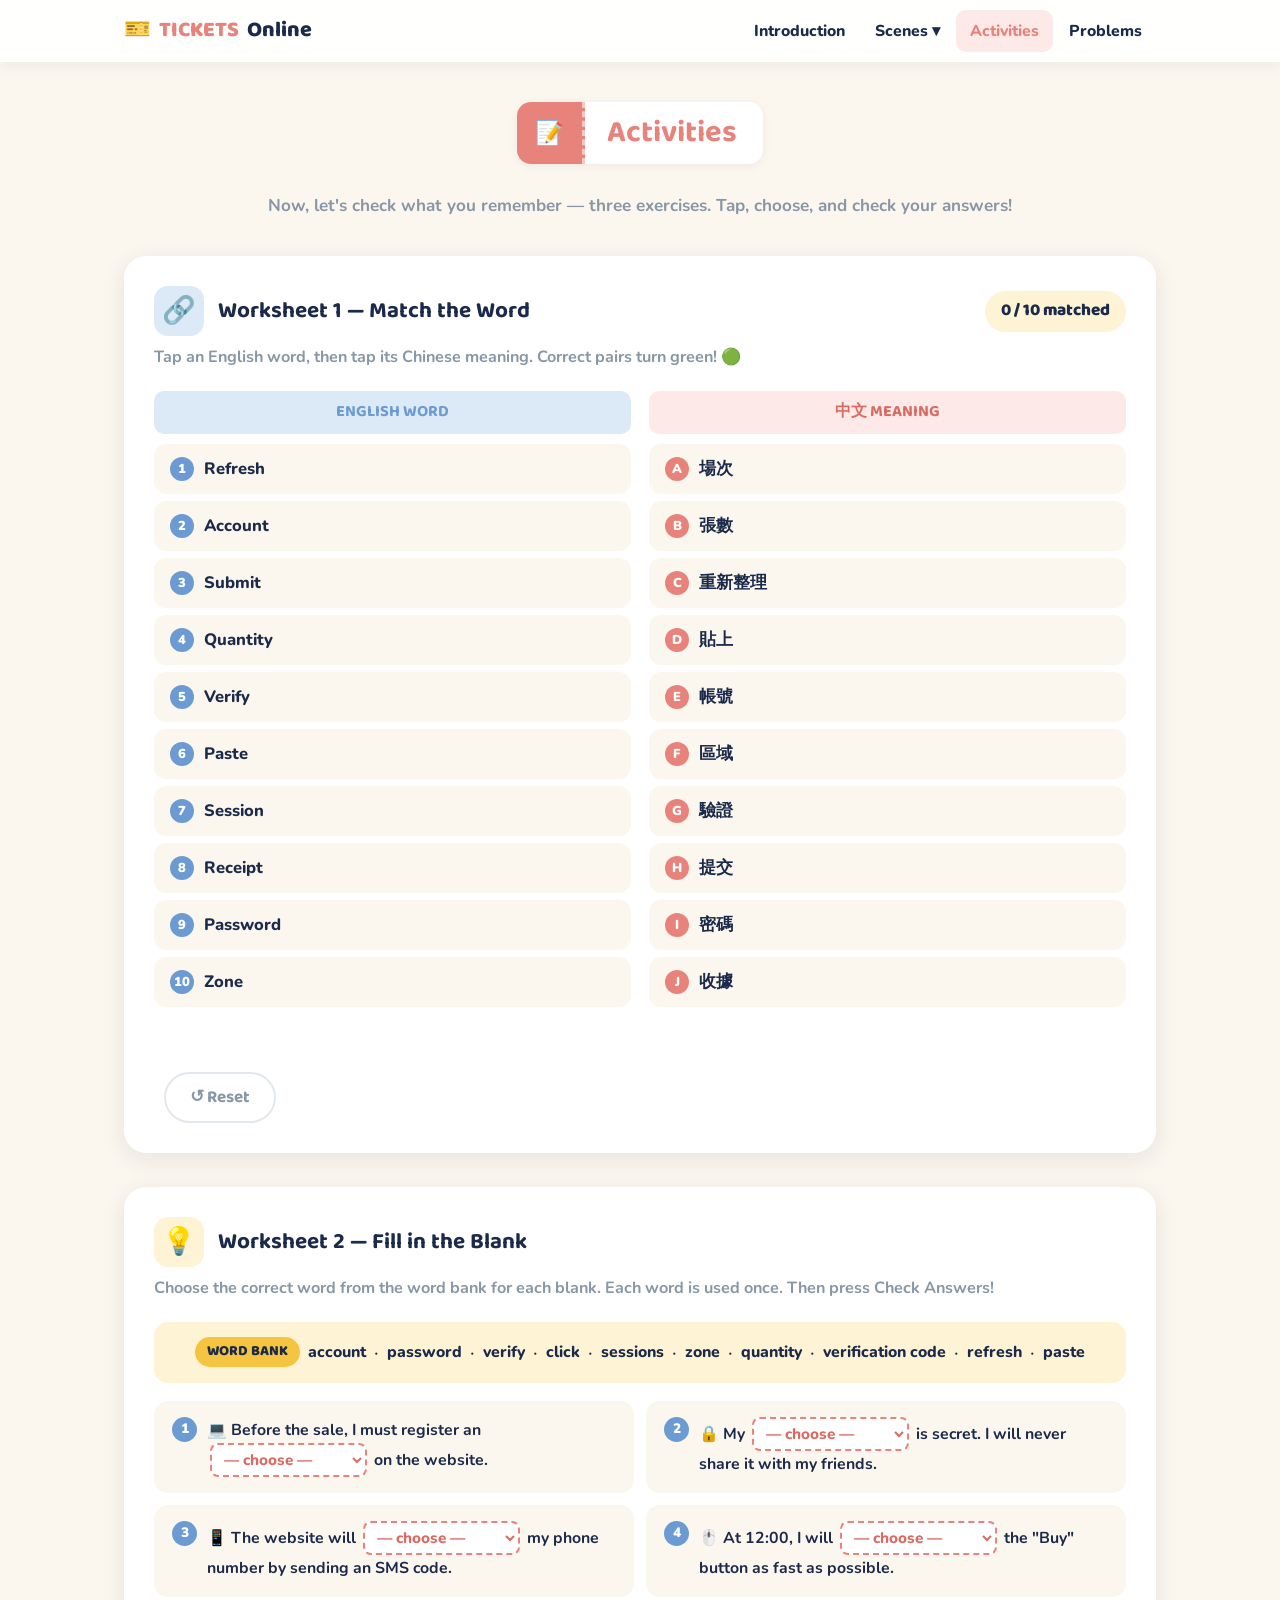
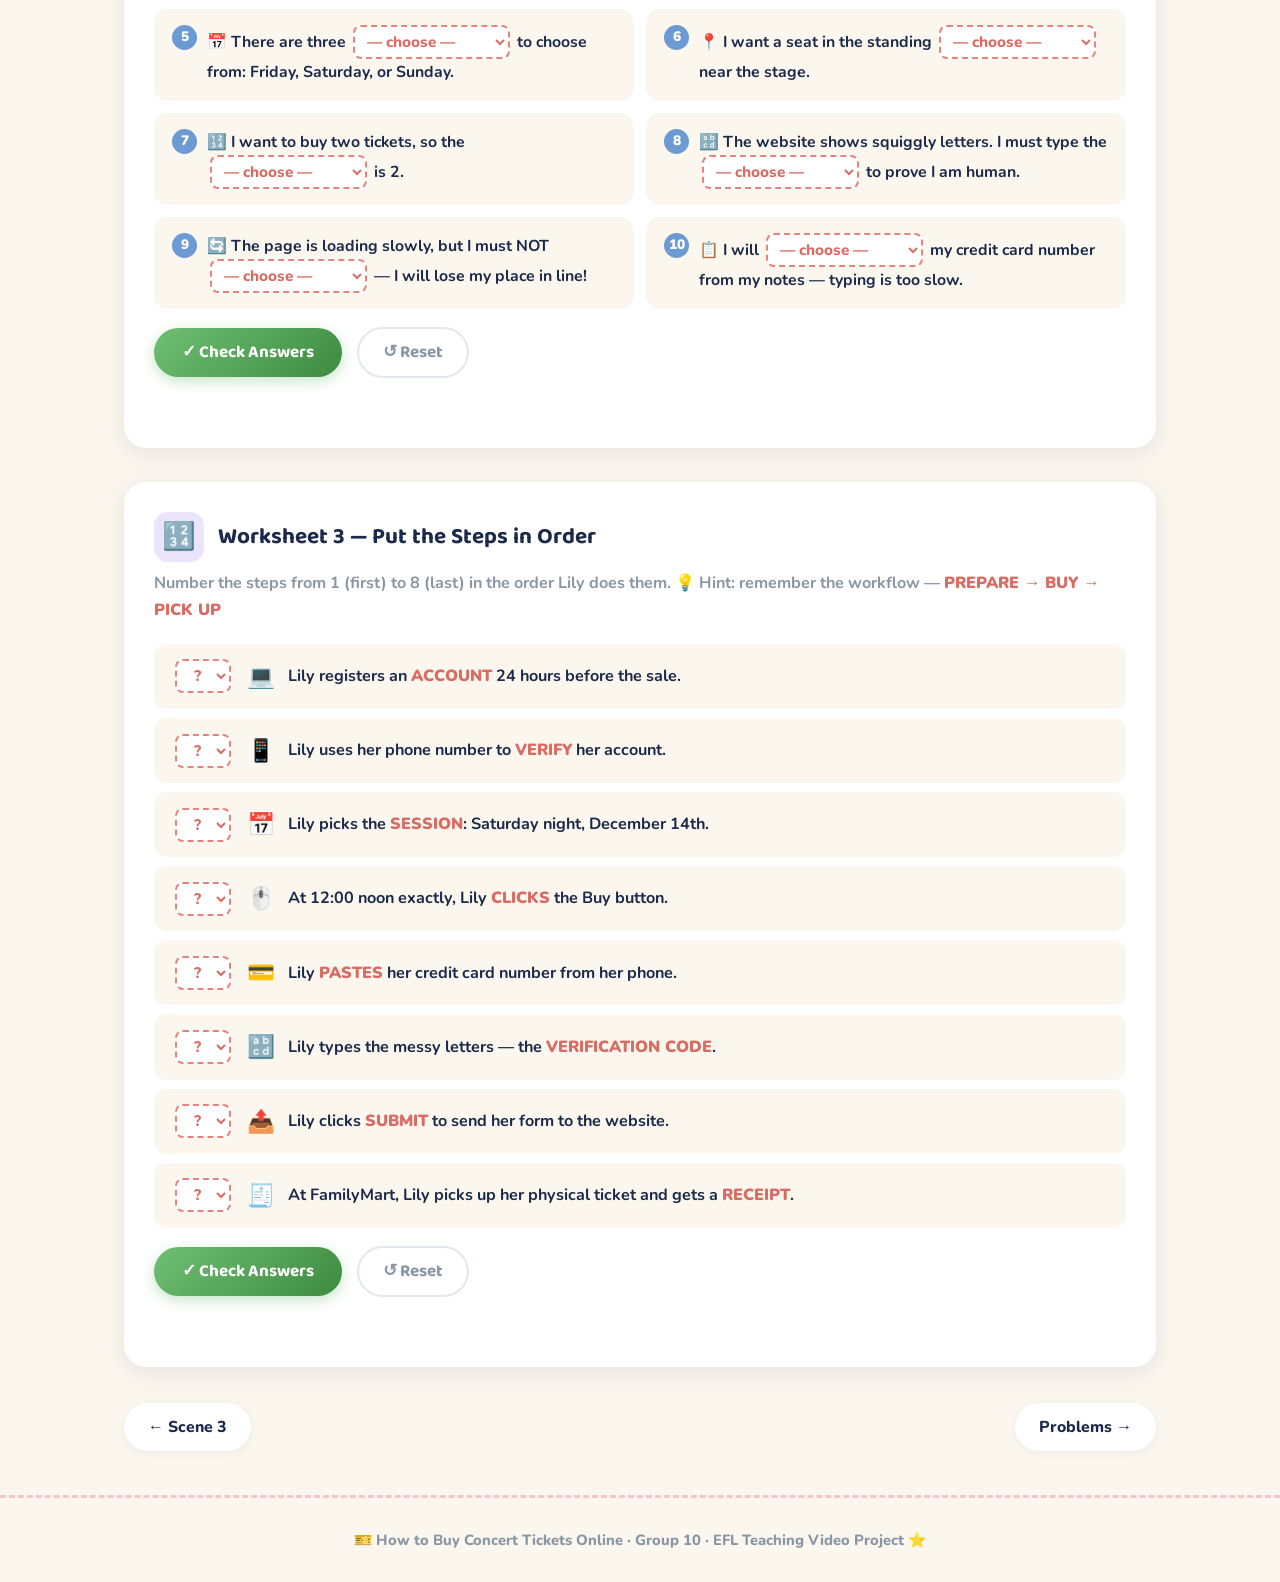
==== activities 2.html @ f3767c81 "Add files via upload" ====
<!DOCTYPE html>
<html lang="en">
<head>
  <meta charset="UTF-8">
  <meta name="viewport" content="width=device-width, initial-scale=1.0">
  <title>Activities — How to Buy Concert Tickets Online</title>
  <link rel="stylesheet" href="styles.css">
</head>
<body>

<nav class="site-nav">
  <div class="nav-inner">
    <a href="index.html" class="nav-logo">🎫 <span>TICKETS</span> Online</a>
    <button class="hamburger" onclick="document.querySelector('.nav-links').classList.toggle('open')">☰</button>
    <ul class="nav-links">
      <li><a href="index.html">Introduction</a></li>
      <li class="dropdown">
        <a href="scenes.html">Scenes ▾</a>
        <div class="dropdown-menu">
          <a href="scene1.html">Scene 1 — Prepare</a>
          <a href="scene2.html">Scene 2 — Buy</a>
          <a href="scene3.html">Scene 3 — Pick Up</a>
        </div>
      </li>
      <li><a href="activities.html" class="active">Activities</a></li>
      <li><a href="problems.html">Problems</a></li>
    </ul>
  </div>
</nav>

<div class="container">

  <section style="text-align:center; padding-bottom:10px;">
    <div class="ticket-title">
      <div class="tt-stub">📝</div>
      <div class="tt-main">
        <h2><span class="accent">Activities</span></h2>
      </div>
    </div>
    <p class="section-sub" style="margin-top:0;">Now, let's check what you remember — three exercises. Tap, choose, and check your answers!</p>
  </section>

  <!-- ============ WORKSHEET 1: MATCHING ============ -->
  <div class="ws-card">
    <div class="ws-head">
      <div class="ws-icon" style="background:var(--blue-light)">🔗</div>
      <h3>Worksheet 1 — Match the Word</h3>
      <div class="ws-score" id="match-score">0 / 10 matched</div>
    </div>
    <p class="ws-instructions">Tap an English word, then tap its Chinese meaning. Correct pairs turn green! 🟢</p>

    <div class="match-board">
      <div>
        <div class="match-col-head mch-en">ENGLISH WORD</div>
        <div id="match-en"></div>
      </div>
      <div>
        <div class="match-col-head mch-zh">中文 MEANING</div>
        <div id="match-zh"></div>
      </div>
    </div>
    <div class="ws-result" id="match-result"></div>
    <button class="reset-btn" onclick="initMatch()">↺ Reset</button>
  </div>

  <!-- ============ WORKSHEET 2: FILL IN THE BLANK ============ -->
  <div class="ws-card">
    <div class="ws-head">
      <div class="ws-icon" style="background:var(--yellow-light)">💡</div>
      <h3>Worksheet 2 — Fill in the Blank</h3>
    </div>
    <p class="ws-instructions">Choose the correct word from the word bank for each blank. Each word is used once. Then press <b>Check Answers</b>!</p>

    <div class="word-bank">
      <span class="wb-label">WORD BANK</span>
      <span class="wbw">account</span><span>·</span>
      <span class="wbw">password</span><span>·</span>
      <span class="wbw">verify</span><span>·</span>
      <span class="wbw">click</span><span>·</span>
      <span class="wbw">sessions</span><span>·</span>
      <span class="wbw">zone</span><span>·</span>
      <span class="wbw">quantity</span><span>·</span>
      <span class="wbw">verification code</span><span>·</span>
      <span class="wbw">refresh</span><span>·</span>
      <span class="wbw">paste</span>
    </div>

    <div class="fitb-grid" id="fitb-grid"></div>

    <button class="check-btn" onclick="checkFitb()">✓ Check Answers</button>
    <button class="reset-btn" onclick="initFitb()">↺ Reset</button>
    <div class="ws-result" id="fitb-result"></div>
  </div>

  <!-- ============ WORKSHEET 3: ORDER THE STEPS ============ -->
  <div class="ws-card">
    <div class="ws-head">
      <div class="ws-icon" style="background:var(--purple-light)">🔢</div>
      <h3>Worksheet 3 — Put the Steps in Order</h3>
    </div>
    <p class="ws-instructions">Number the steps from <b>1</b> (first) to <b>8</b> (last) in the order Lily does them. 💡 <b>Hint:</b> remember the workflow — <span style="color:var(--coral-dark); font-weight:900;">PREPARE → BUY → PICK UP</span></p>

    <div class="order-list" id="order-list"></div>

    <button class="check-btn" onclick="checkOrder()">✓ Check Answers</button>
    <button class="reset-btn" onclick="initOrder()">↺ Reset</button>
    <div class="ws-result" id="order-result"></div>
  </div>

  <div class="page-nav">
    <a href="scene3.html">← Scene 3</a>
    <a href="problems.html">Problems →</a>
  </div>

</div>

<footer class="site-footer">
  🎫 How to Buy Concert Tickets Online · Group 10 · EFL Teaching Video Project ⭐
</footer>

<script>
/* ============ WORKSHEET 1: MATCHING ============ */
const matchPairs = [
  ['Refresh','重新整理'], ['Account','帳號'], ['Submit','提交'],
  ['Quantity','張數'], ['Verify','驗證'], ['Paste','貼上'],
  ['Session','場次'], ['Receipt','收據'], ['Password','密碼'], ['Zone','區域']
];
let selEn = null, matchedCount = 0;

function shuffle(a) { return a.map(v=>[Math.random(),v]).sort((x,y)=>x[0]-y[0]).map(v=>v[1]); }

function initMatch() {
  matchedCount = 0; selEn = null;
  document.getElementById('match-score').textContent = '0 / 10 matched';
  document.getElementById('match-result').textContent = '';
  document.getElementById('match-result').className = 'ws-result';

  const enCol = document.getElementById('match-en');
  const zhCol = document.getElementById('match-zh');
  enCol.innerHTML = ''; zhCol.innerHTML = '';

  matchPairs.forEach((p,i) => {
    const b = document.createElement('button');
    b.className = 'match-btn'; b.dataset.pair = i;
    b.innerHTML = '<span style="width:24px;height:24px;flex-shrink:0;background:var(--blue);color:#fff;border-radius:50%;display:inline-flex;align-items:center;justify-content:center;font-size:.72rem;font-weight:900;">' + (i+1) + '</span> ' + p[0];
    b.onclick = () => selectEn(b);
    enCol.appendChild(b);
  });

  const letters = 'ABCDEFGHIJ';
  shuffle(matchPairs.map((p,i)=>({zh:p[1],pair:i}))).forEach((item,j) => {
    const b = document.createElement('button');
    b.className = 'match-btn'; b.dataset.pair = item.pair;
    b.innerHTML = '<span style="width:24px;height:24px;flex-shrink:0;background:var(--coral);color:#fff;border-radius:50%;display:inline-flex;align-items:center;justify-content:center;font-size:.72rem;font-weight:900;">' + letters[j] + '</span> ' + item.zh;
    b.onclick = () => selectZh(b);
    zhCol.appendChild(b);
  });
}

function selectEn(btn) {
  if (btn.classList.contains('matched')) return;
  document.querySelectorAll('#match-en .match-btn').forEach(b=>b.classList.remove('selected'));
  btn.classList.add('selected');
  selEn = btn;
}

function selectZh(btn) {
  if (btn.classList.contains('matched') || !selEn) return;
  if (btn.dataset.pair === selEn.dataset.pair) {
    btn.classList.add('matched'); selEn.classList.add('matched');
    selEn.classList.remove('selected');
    btn.disabled = true; selEn.disabled = true;
    selEn = null;
    matchedCount++;
    document.getElementById('match-score').textContent = matchedCount + ' / 10 matched';
    if (matchedCount === 10) {
      const r = document.getElementById('match-result');
      r.textContent = '🎉 Perfect! You matched all 10 words!';
      r.className = 'ws-result good';
    }
  } else {
    btn.classList.add('wrong'); selEn.classList.add('wrong');
    setTimeout(() => {
      btn.classList.remove('wrong');
      if (selEn) selEn.classList.remove('wrong');
    }, 380);
  }
}

/* ============ WORKSHEET 2: FILL IN THE BLANK ============ */
const fitbData = [
  {pre:'Before the sale, I must register an ', post:' on the website.', ans:'account', icon:'💻'},
  {pre:'My ', post:' is secret. I will never share it with my friends.', ans:'password', icon:'🔒'},
  {pre:'The website will ', post:' my phone number by sending an SMS code.', ans:'verify', icon:'📱'},
  {pre:'At 12:00, I will ', post:' the "Buy" button as fast as possible.', ans:'click', icon:'🖱️'},
  {pre:'There are three ', post:' to choose from: Friday, Saturday, or Sunday.', ans:'sessions', icon:'📅'},
  {pre:'I want a seat in the standing ', post:' near the stage.', ans:'zone', icon:'📍'},
  {pre:'I want to buy two tickets, so the ', post:' is 2.', ans:'quantity', icon:'🔢'},
  {pre:'The website shows squiggly letters. I must type the ', post:' to prove I am human.', ans:'verification code', icon:'🔡'},
  {pre:'The page is loading slowly, but I must NOT ', post:' — I will lose my place in line!', ans:'refresh', icon:'🔄'},
  {pre:'I will ', post:' my credit card number from my notes — typing is too slow.', ans:'paste', icon:'📋'}
];
const fitbOptions = ['account','password','verify','click','sessions','zone','quantity','verification code','refresh','paste'];

function initFitb() {
  const g = document.getElementById('fitb-grid');
  g.innerHTML = '';
  document.getElementById('fitb-result').textContent = '';
  document.getElementById('fitb-result').className = 'ws-result';
  fitbData.forEach((d,i) => {
    const div = document.createElement('div');
    div.className = 'fitb-item';
    let sel = '<select class="fitb-select" id="fitb-' + i + '"><option value="">— choose —</option>';
    fitbOptions.forEach(o => sel += '<option value="' + o + '">' + o + '</option>');
    sel += '</select>';
    div.innerHTML = '<span class="num">' + (i+1) + '</span><span>' + d.icon + ' ' + d.pre + sel + d.post + '</span>';
    g.appendChild(div);
  });
}

function checkFitb() {
  let correct = 0;
  fitbData.forEach((d,i) => {
    const sel = document.getElementById('fitb-' + i);
    const item = sel.closest('.fitb-item');
    item.classList.remove('correct','incorrect');
    if (sel.value === d.ans) { item.classList.add('correct'); correct++; }
    else { item.classList.add('incorrect'); }
  });
  const r = document.getElementById('fitb-result');
  if (correct === 10) {
    r.textContent = '🎉 Perfect score! 10 / 10 — you are ready for sale day!';
    r.className = 'ws-result good';
  } else {
    r.textContent = '📊 You got ' + correct + ' / 10 correct. Red blanks need another try!';
    r.className = 'ws-result bad';
  }
}

/* ============ WORKSHEET 3: ORDER ============ */
const orderData = [
  {text:'Lily registers an <span class="order-vocab">ACCOUNT</span> 24 hours before the sale.', ans:1, icon:'💻'},
  {text:'Lily uses her phone number to <span class="order-vocab">VERIFY</span> her account.', ans:2, icon:'📱'},
  {text:'Lily picks the <span class="order-vocab">SESSION</span>: Saturday night, December 14th.', ans:4, icon:'📅'},
  {text:'At 12:00 noon exactly, Lily <span class="order-vocab">CLICKS</span> the Buy button.', ans:3, icon:'🖱️'},
  {text:'Lily <span class="order-vocab">PASTES</span> her credit card number from her phone.', ans:7, icon:'💳'},
  {text:'Lily types the messy letters — the <span class="order-vocab">VERIFICATION CODE</span>.', ans:5, icon:'🔡'},
  {text:'Lily clicks <span class="order-vocab">SUBMIT</span> to send her form to the website.', ans:6, icon:'📤'},
  {text:'At FamilyMart, Lily picks up her physical ticket and gets a <span class="order-vocab">RECEIPT</span>.', ans:8, icon:'🧾'}
];

function initOrder() {
  const l = document.getElementById('order-list');
  l.innerHTML = '';
  document.getElementById('order-result').textContent = '';
  document.getElementById('order-result').className = 'ws-result';
  orderData.forEach((d,i) => {
    const div = document.createElement('div');
    div.className = 'order-item';
    let sel = '<select class="order-select" id="order-' + i + '"><option value="">?</option>';
    for (let n=1; n<=8; n++) sel += '<option value="' + n + '">' + n + '</option>';
    sel += '</select>';
    div.innerHTML = sel + '<span class="oi">' + d.icon + '</span><span>' + d.text + '</span>';
    l.appendChild(div);
  });
}

function checkOrder() {
  let correct = 0;
  orderData.forEach((d,i) => {
    const sel = document.getElementById('order-' + i);
    const item = sel.closest('.order-item');
    item.classList.remove('correct','incorrect');
    if (parseInt(sel.value) === d.ans) { item.classList.add('correct'); correct++; }
    else { item.classList.add('incorrect'); }
  });
  const r = document.getElementById('order-result');
  if (correct === 8) {
    r.textContent = '🎉 Perfect! You know the whole journey: PREPARE → BUY → PICK UP!';
    r.className = 'ws-result good';
  } else {
    r.textContent = '📊 ' + correct + ' / 8 in the right place. Check the red steps and remember the workflow!';
    r.className = 'ws-result bad';
  }
}

initMatch(); initFitb(); initOrder();
</script>

</body>
</html>
---- styles.css ----
@import url('https://fonts.googleapis.com/css2?family=Baloo+2:wght@500;600;700;800&family=Nunito:wght@400;600;700;800;900&display=swap');

:root {
  --bg: #FBF6EE;
  --navy: #1B2A4A;
  --coral: #E8837C;
  --coral-dark: #D96B63;
  --coral-light: #F4C6C6;
  --blue: #6B9BD2;
  --blue-light: #DCEAF8;
  --pink-light: #FDEAE8;
  --green: #6FBF73;
  --green-dark: #3D8B40;
  --green-light: #DFF2E1;
  --yellow: #F5C542;
  --yellow-light: #FFF3D6;
  --purple: #A78BDA;
  --purple-light: #ECE4FA;
  --white: #FFFFFF;
  --gray: #8896A6;
  --shadow: 0 6px 24px rgba(27,42,74,0.09);
  --shadow-sm: 0 2px 10px rgba(27,42,74,0.06);
  --radius: 18px;
}

* { margin: 0; padding: 0; box-sizing: border-box; }
html {
  scroll-behavior: smooth;
  font-size: 18px;
}

body {
  font-family: 'Nunito', sans-serif;
  background: var(--bg);
  color: var(--navy);
  line-height: 1.65;
  font-size: 20px;
}

h1,h2,h3,h4 { font-family: 'Baloo 2', cursive; line-height: 1.25; }
img { max-width: 100%; height: auto; }
a { color: var(--coral); text-decoration: none; transition: .2s; }

.container { max-width: 1080px; margin: 0 auto; padding: 0 24px; }
section { padding: 40px 0; }

/* ============ NAV ============ */
.site-nav {
  background: rgba(255,255,255,.92);
  backdrop-filter: blur(8px);
  box-shadow: 0 2px 14px rgba(27,42,74,.07);
  position: sticky; top: 0; z-index: 100;
}
.nav-inner {
  max-width: 1080px; margin: 0 auto;
  display: flex; align-items: center; justify-content: space-between;
  padding: 0 24px; height: 62px;
}
.nav-logo {
  font-family: 'Baloo 2', cursive; font-size: 1.2rem; font-weight: 800;
  color: var(--navy); display: flex; align-items: center; gap: 8px;
}
.nav-logo span { color: var(--coral); }
.nav-links { display: flex; list-style: none; gap: 2px; align-items: center; }
.nav-links a {
  display: block; padding: 8px 14px; border-radius: 10px;
  font-weight: 800; font-size: .88rem; color: var(--navy);
}
.nav-links a:hover, .nav-links a.active { background: var(--pink-light); color: var(--coral); }
.dropdown { position: relative; }
.dropdown-menu {
  display: none; position: absolute; top: 100%; left: 0;
  background: var(--white); border-radius: 14px; box-shadow: var(--shadow);
  min-width: 190px; padding: 8px; z-index: 50;
}
.dropdown:hover .dropdown-menu { display: block; }
.dropdown-menu a { padding: 8px 12px; border-radius: 9px; font-size: .84rem; }
.hamburger { display: none; background: none; border: none; font-size: 1.5rem; cursor: pointer; color: var(--navy); }

@media (max-width: 768px) {
  .hamburger { display: block; }
  .nav-links {
    display: none; position: absolute; top: 62px; left: 0; right: 0;
    background: var(--white); flex-direction: column; align-items: stretch;
    padding: 14px; box-shadow: var(--shadow);
  }
  .nav-links.open { display: flex; }
  .dropdown-menu { position: static; box-shadow: none; padding-left: 14px; display: block; }
}

/* ============ TICKET HEADER (signature element) ============ */
.ticket-title {
  display: inline-flex;
  align-items: stretch;
  background: var(--white);
  border-radius: 14px;
  box-shadow: var(--shadow-sm);
  overflow: hidden;
  position: relative;
  margin-bottom: 28px;
}
.ticket-title .tt-stub {
  background: var(--coral);
  color: #fff;
  display: flex; align-items: center; justify-content: center;
  font-size: 1.3rem;
  padding: 0 18px;
  border-right: 3px dashed rgba(255,255,255,.55);
  position: relative;
}
.ticket-title.blue .tt-stub { background: var(--blue); }
.ticket-title.green .tt-stub { background: var(--green); }
.ticket-title.yellow .tt-stub { background: var(--yellow); }
.ticket-title.purple .tt-stub { background: var(--purple); }
.ticket-title .tt-main {
  padding: 12px 26px 12px 22px;
}
.ticket-title .tt-eyebrow {
  font-size: .65rem; font-weight: 900; letter-spacing: 2px;
  text-transform: uppercase; color: var(--gray);
}
.ticket-title h2 {
  font-size: clamp(1.25rem, 3vw, 1.7rem);
  margin: 0;
}
.ticket-title h2 .accent { color: var(--coral); }
.title-center { text-align: center; }

/* ============ HERO ============ */
.hero-split {
  display: grid;
  grid-template-columns: 1fr 1.1fr;
  gap: 40px;
  align-items: center;
  padding: 48px 0 40px;
}
@media (max-width: 800px) {
  .hero-split { grid-template-columns: 1fr; }
}
.hero-art {
  position: relative;
}
.hero-art img {
  border-radius: 24px;
  box-shadow: 0 16px 40px rgba(27,42,74,.18);
  border: 5px solid var(--white);
  transform: rotate(-2deg);
}
.hero-art::after {
  content: '🎶';
  position: absolute; top: -16px; right: -10px;
  font-size: 2rem;
  transform: rotate(15deg);
}
.hero-copy { text-align: left; }
@media (max-width: 800px) { .hero-copy { text-align: center; } }
.hero-badge {
  display: inline-block; background: var(--yellow-light);
  font-weight: 800; font-size: .8rem; padding: 6px 18px;
  border-radius: 50px; margin-bottom: 14px; border: 2px dashed var(--yellow);
}
.hero-copy h1 {
  font-size: clamp(2rem, 4.6vw, 3.1rem);
  font-weight: 800;
}
.hero-copy h1 .w1 { color: var(--navy); }
.hero-copy h1 .w2 {
  color: var(--coral);
  text-shadow: 3px 3px 0 var(--coral-light);
}
.hero-copy h1 .w3 {
  color: var(--blue);
  text-shadow: 3px 3px 0 var(--blue-light);
}
.hero-copy .subtitle { font-size: 1rem; color: var(--gray); font-weight: 700; margin: 10px 0 20px; }

.hero-steps {
  display: flex; gap: 10px; align-items: center; flex-wrap: wrap;
  margin-bottom: 24px;
}
@media (max-width: 800px) { .hero-steps { justify-content: center; } }
.hstep {
  display: flex; align-items: center; gap: 7px;
  background: var(--white); padding: 8px 16px;
  border-radius: 50px; box-shadow: var(--shadow-sm);
  font-family: 'Baloo 2', cursive; font-weight: 700; font-size: .85rem;
}
.hstep .he { font-size: 1.1rem; }
.harrow { color: var(--coral); font-weight: 900; }

.video-btn {
  display: inline-flex; align-items: center; gap: 10px;
  background: linear-gradient(135deg, var(--coral), var(--coral-dark));
  color: #fff; font-family: 'Baloo 2', cursive;
  font-size: 1.05rem; font-weight: 700;
  padding: 14px 32px; border-radius: 50px;
  box-shadow: 0 6px 20px rgba(232,131,124,.4);
  transition: .25s;
}
.video-btn:hover { transform: translateY(-3px); box-shadow: 0 10px 28px rgba(232,131,124,.5); color: #fff; }

/* ============ INFO STRIP ============ */
.info-strip {
  display: grid;
  grid-template-columns: repeat(4, 1fr);
  gap: 14px;
}
@media (max-width: 800px) { .info-strip { grid-template-columns: repeat(2, 1fr); } }
.info-chip {
  background: var(--white); border-radius: var(--radius);
  padding: 18px 14px; text-align: center;
  box-shadow: var(--shadow-sm);
  position: relative; overflow: hidden;
}
.info-chip::before {
  content: ''; position: absolute; top: 0; left: 0; right: 0; height: 5px;
}
.info-chip.c1::before { background: var(--coral); }
.info-chip.c2::before { background: var(--blue); }
.info-chip.c3::before { background: var(--yellow); }
.info-chip.c4::before { background: var(--purple); }
.info-chip .ic { font-size: 1.7rem; }
.info-chip .lb { font-size: .68rem; color: var(--gray); font-weight: 900; text-transform: uppercase; letter-spacing: 1px; margin-top: 4px; }
.info-chip .vl { font-family: 'Baloo 2', cursive; font-weight: 700; font-size: 1rem; }

/* ============ MOTIVE (visual cards) ============ */
.motive-split {
  display: grid; grid-template-columns: 280px 1fr;
  gap: 26px; align-items: center;
  background: var(--white); border-radius: 22px;
  padding: 26px; box-shadow: var(--shadow);
  margin-bottom: 24px;
}
.motive-split.flip { grid-template-columns: 1fr 280px; }
.motive-split.flip .ms-art { order: 2; }
@media (max-width: 760px) {
  .motive-split, .motive-split.flip { grid-template-columns: 1fr; }
  .motive-split.flip .ms-art { order: 0; }
}
.ms-art img { border-radius: 16px; }
.ms-body h3 { font-size: 1.2rem; margin-bottom: 14px; display: flex; align-items: center; gap: 8px; }
.ms-body h3 .num {
  width: 30px; height: 30px; flex-shrink: 0;
  background: var(--coral); color: #fff; border-radius: 50%;
  display: inline-flex; align-items: center; justify-content: center;
  font-size: .85rem;
}
.reason-chips { display: grid; grid-template-columns: 1fr 1fr; gap: 10px; }
@media (max-width: 560px) { .reason-chips { grid-template-columns: 1fr; } }
.reason-chip {
  display: flex; align-items: center; gap: 10px;
  padding: 12px 14px; border-radius: 13px;
  font-weight: 800; font-size: .85rem; line-height: 1.35;
}
.reason-chip .re { font-size: 1.25rem; flex-shrink: 0; }
.reason-chip.p1 { background: var(--pink-light); }
.reason-chip.p2 { background: var(--yellow-light); }
.reason-chip.p3 { background: var(--blue-light); }
.reason-chip.p4 { background: var(--green-light); }

/* ============ SCENE CARDS ============ */
.scene-cards {
  display: grid; grid-template-columns: repeat(3, 1fr); gap: 22px;
}
@media (max-width: 800px) { .scene-cards { grid-template-columns: 1fr; } }
.scene-card {
  background: var(--white); border-radius: 20px; overflow: hidden;
  box-shadow: var(--shadow); color: var(--navy);
  transition: transform .22s, box-shadow .22s;
  display: flex; flex-direction: column;
}
.scene-card:hover { transform: translateY(-6px); box-shadow: 0 14px 34px rgba(27,42,74,.15); color: var(--navy); }
.scene-card .sc-img { position: relative; }
.scene-card .sc-img img { display: block; width: 100%; aspect-ratio: 5/4; object-fit: cover; }
.scene-card .sc-tag {
  position: absolute; top: 12px; left: 12px;
  font-family: 'Baloo 2', cursive; font-weight: 800; font-size: .78rem;
  color: #fff; padding: 5px 14px; border-radius: 50px;
  box-shadow: 0 2px 8px rgba(0,0,0,.18);
}
.sc-tag.s1 { background: var(--coral); }
.sc-tag.s2 { background: var(--blue); }
.sc-tag.s3 { background: var(--green); }
.scene-card .sc-body { padding: 18px 20px 20px; flex: 1; }
.scene-card .sc-body h3 { font-size: 1.05rem; margin-bottom: 6px; }
.scene-card .sc-body p { font-size: .85rem; color: var(--gray); font-weight: 700; margin-bottom: 12px; }
.vocab-pills { display: flex; flex-wrap: wrap; gap: 6px; }
.vocab-pill {
  background: var(--pink-light); color: var(--coral-dark);
  font-weight: 800; font-size: .74rem; padding: 4px 11px; border-radius: 50px;
}
.vocab-pill.blue { background: var(--blue-light); color: var(--blue); }
.vocab-pill.green { background: var(--green-light); color: var(--green-dark); }

/* ============ AIMS ============ */
.aims-row { display: grid; grid-template-columns: repeat(3,1fr); gap: 16px; }
@media (max-width: 760px) { .aims-row { grid-template-columns: 1fr; } }
.aim-card {
  border-radius: 16px; padding: 18px 20px;
  font-weight: 800; font-size: .9rem; line-height: 1.5;
  display: flex; gap: 12px; align-items: flex-start;
}
.aim-card .an {
  width: 34px; height: 34px; flex-shrink: 0; border-radius: 10px;
  display: flex; align-items: center; justify-content: center;
  font-family: 'Baloo 2', cursive; font-weight: 800; color: #fff;
}
.aim-card.s1 { background: var(--pink-light); } .aim-card.s1 .an { background: var(--coral); }
.aim-card.s2 { background: var(--blue-light); } .aim-card.s2 .an { background: var(--blue); }
.aim-card.s3 { background: var(--green-light); } .aim-card.s3 .an { background: var(--green); }

/* ============ SCENE PAGE ============ */
.scene-hero {
  display: grid; grid-template-columns: 1fr 360px;
  gap: 36px; align-items: center; padding: 44px 0 28px;
}
@media (max-width: 800px) { .scene-hero { grid-template-columns: 1fr; } .scene-hero .sh-art { order: -1; max-width: 420px; margin: 0 auto; } }
.scene-hero .sh-art img {
  border-radius: 22px; border: 5px solid var(--white);
  box-shadow: var(--shadow); transform: rotate(2deg);
}
.scene-num {
  display: inline-block; color: #fff;
  font-family: 'Baloo 2', cursive; font-weight: 800; font-size: .9rem;
  padding: 6px 20px; border-radius: 50px; margin-bottom: 12px;
  background: var(--coral);
}
.scene-num.s2 { background: var(--blue); }
.scene-num.s3 { background: var(--green); }
.scene-hero h1 { font-size: clamp(1.6rem, 4vw, 2.4rem); }
.scene-hero .scene-desc { color: var(--gray); font-weight: 700; margin-top: 8px; }

/* facts row */
.facts-row {
  display: grid; grid-template-columns: repeat(3, 1fr);
  gap: 14px; margin-bottom: 14px;
}
@media (max-width: 700px) { .facts-row { grid-template-columns: 1fr; } }
.fact {
  background: var(--white); border-radius: 14px; padding: 14px 16px;
  box-shadow: var(--shadow-sm);
  display: flex; gap: 12px; align-items: flex-start;
}
.fact .fi { font-size: 1.4rem; flex-shrink: 0; }
.fact .fl { font-size: .66rem; font-weight: 900; text-transform: uppercase; letter-spacing: 1px; color: var(--gray); }
.fact .fv { font-weight: 800; font-size: .88rem; line-height: 1.4; }

.storyboard-img {
  width: 100%; border-radius: 20px;
  box-shadow: var(--shadow); border: 4px solid var(--white);
  margin: 8px 0;
}

/* script */
.script-box {
  background: var(--white); border-radius: 20px;
  padding: 30px; box-shadow: var(--shadow);
  margin: 28px 0; border-left: 6px solid var(--coral);
}
.script-box.s2 { border-left-color: var(--blue); }
.script-box.s3 { border-left-color: var(--green); }
.script-line { margin-bottom: 9px; font-size: .93rem; line-height: 1.75; }
.script-line .speaker { font-weight: 900; }
.speaker.lily { color: #9B59B6; } .speaker.zoe { color: var(--blue); }
.speaker.maya { color: #27AE60; } .speaker.emma { color: #16A085; }
.vocab-highlight { color: var(--coral-dark); font-weight: 900; }
.stage-dir { font-style: italic; color: var(--gray); }

/* collapsible script */
.script-toggle {
  background: var(--bg); border: 2px dashed var(--coral-light);
  border-radius: 50px; padding: 10px 24px;
  font-family: 'Baloo 2', cursive; font-weight: 700; font-size: .92rem;
  color: var(--coral-dark); cursor: pointer; display: block;
  margin: 0 auto;
}
.script-toggle:hover { background: var(--pink-light); }

/* vocab grid */
.vocab-grid {
  display: grid; grid-template-columns: repeat(auto-fill, minmax(170px, 1fr));
  gap: 14px;
}
.vocab-item {
  text-align: center; padding: 18px 12px; border-radius: 16px;
  background: var(--pink-light);
  transition: transform .18s;
}
.vocab-item:hover { transform: translateY(-3px); }
.vocab-item.blue { background: var(--blue-light); }
.vocab-item.green { background: var(--green-light); }
.vocab-item .vi { font-size: 1.8rem; }
.vocab-item .word { font-family: 'Baloo 2', cursive; font-size: 1.08rem; font-weight: 700; margin-top: 4px; }
.vocab-item .def { font-size: .8rem; font-weight: 700; }
.vocab-item .zh { font-size: .82rem; color: var(--gray); font-weight: 700; }

/* ============ FLOW (scenes hub) ============ */
.scenes-flow {
  display: flex; align-items: center; justify-content: center;
  gap: 14px; flex-wrap: wrap; margin: 28px 0;
}
.flow-step { display: flex; flex-direction: column; align-items: center; gap: 8px; }
.flow-circle {
  width: 92px; height: 92px; border-radius: 50%;
  display: flex; align-items: center; justify-content: center;
  font-size: 2.3rem; box-shadow: var(--shadow);
  transition: transform .2s; background: var(--white);
  border: 4px solid var(--coral-light);
}
.flow-step:hover .flow-circle { transform: scale(1.08); }
.flow-circle.f2 { border-color: var(--blue-light); }
.flow-circle.f3 { border-color: var(--green-light); }
.flow-label { font-family: 'Baloo 2', cursive; font-weight: 800; font-size: .9rem; color: var(--navy); }
.flow-arrow { font-size: 1.6rem; color: var(--coral); font-weight: 900; }

/* ============ INTERACTIVE WORKSHEETS ============ */
.ws-card {
  background: var(--white); border-radius: 22px;
  padding: 30px; box-shadow: var(--shadow); margin-bottom: 34px;
}
.ws-head { display: flex; align-items: center; gap: 14px; margin-bottom: 6px; flex-wrap: wrap; }
.ws-head .ws-icon {
  width: 50px; height: 50px; border-radius: 14px;
  display: flex; align-items: center; justify-content: center;
  font-size: 1.5rem; flex-shrink: 0;
}
.ws-head h3 { font-size: 1.25rem; }
.ws-instructions {
  color: var(--gray); font-weight: 700; font-size: .9rem;
  margin: 8px 0 20px;
}
.ws-score {
  margin-left: auto;
  font-family: 'Baloo 2', cursive; font-weight: 800; font-size: .95rem;
  background: var(--yellow-light); padding: 6px 16px; border-radius: 50px;
}

/* matching */
.match-board { display: grid; grid-template-columns: 1fr 1fr; gap: 18px; }
@media (max-width: 560px) { .match-board { gap: 10px; } }
.match-col-head {
  font-family: 'Baloo 2', cursive; font-weight: 700; font-size: .9rem;
  text-align: center; padding: 8px; border-radius: 10px; margin-bottom: 10px;
}
.mch-en { background: var(--blue-light); color: var(--blue); }
.mch-zh { background: var(--pink-light); color: var(--coral-dark); }
.match-btn {
  display: flex; align-items: center; gap: 10px;
  width: 100%; padding: 11px 14px; margin-bottom: 7px;
  border-radius: 12px; border: 2px solid transparent;
  background: var(--bg); font-family: 'Nunito', sans-serif;
  font-weight: 800; font-size: .92rem; color: var(--navy);
  cursor: pointer; transition: .15s; text-align: left;
}
.match-btn:hover:not(:disabled) { border-color: var(--coral-light); transform: translateX(2px); }
.match-btn.selected { border-color: var(--coral); background: var(--pink-light); }
.match-btn.matched { background: var(--green-light); color: var(--green-dark); cursor: default; }
.match-btn.wrong { animation: shake .35s; border-color: #E05B5B; background: #FDE2E2; }
.match-btn:disabled { opacity: .85; }
@keyframes shake {
  0%,100% { transform: translateX(0); }
  25% { transform: translateX(-5px); } 75% { transform: translateX(5px); }
}

/* fill in blank */
.fitb-grid { display: grid; grid-template-columns: 1fr 1fr; gap: 12px; }
@media (max-width: 720px) { .fitb-grid { grid-template-columns: 1fr; } }
.fitb-item {
  padding: 14px 16px; background: var(--bg); border-radius: 14px;
  font-size: .88rem; font-weight: 700;
  display: flex; gap: 10px; align-items: flex-start;
  border: 2px solid transparent; transition: .2s;
}
.fitb-item.correct { border-color: var(--green); background: var(--green-light); }
.fitb-item.incorrect { border-color: #E05B5B; background: #FDE2E2; }
.fitb-item .num {
  width: 25px; height: 25px; flex-shrink: 0;
  background: var(--blue); color: #fff; border-radius: 50%;
  display: inline-flex; align-items: center; justify-content: center;
  font-size: .76rem; font-weight: 900;
}
.fitb-select, .order-select {
  font-family: 'Nunito', sans-serif; font-weight: 800; font-size: .85rem;
  padding: 4px 8px; border-radius: 8px;
  border: 2px dashed var(--coral); background: var(--white);
  color: var(--coral-dark); cursor: pointer; margin: 0 3px;
}

.word-bank {
  display: flex; flex-wrap: wrap; gap: 8px;
  padding: 14px 18px; background: var(--yellow-light);
  border-radius: 14px; margin-bottom: 18px; justify-content: center;
  align-items: center;
}
.word-bank .wb-label {
  font-family: 'Baloo 2', cursive; font-weight: 800; font-size: .8rem;
  background: var(--yellow); padding: 3px 12px; border-radius: 50px;
}
.word-bank span.wbw { font-weight: 800; font-size: .88rem; }

/* ordering */
.order-list { display: grid; gap: 9px; }
.order-item {
  display: flex; align-items: center; gap: 13px;
  padding: 12px 16px; background: var(--bg); border-radius: 13px;
  font-weight: 700; font-size: .9rem;
  border: 2px solid transparent; transition: .2s;
}
.order-item.correct { border-color: var(--green); background: var(--green-light); }
.order-item.incorrect { border-color: #E05B5B; background: #FDE2E2; }
.order-item .oi { font-size: 1.25rem; flex-shrink: 0; }
.order-vocab { font-weight: 900; color: var(--coral-dark); }
.order-select { min-width: 56px; text-align: center; }

/* check buttons */
.check-btn {
  display: inline-flex; align-items: center; gap: 8px;
  background: linear-gradient(135deg, var(--green), var(--green-dark));
  color: #fff; border: none; cursor: pointer;
  font-family: 'Baloo 2', cursive; font-weight: 700; font-size: .95rem;
  padding: 11px 28px; border-radius: 50px;
  box-shadow: 0 4px 14px rgba(111,191,115,.4);
  transition: .2s; margin-top: 18px;
}
.check-btn:hover { transform: translateY(-2px); }
.reset-btn {
  background: var(--white); color: var(--gray);
  border: 2px solid #E3E8EE; cursor: pointer;
  font-family: 'Baloo 2', cursive; font-weight: 700; font-size: .95rem;
  padding: 10px 24px; border-radius: 50px;
  margin: 18px 0 0 10px; transition: .2s;
}
.reset-btn:hover { border-color: var(--coral-light); color: var(--coral); }
.ws-result {
  margin-top: 14px; font-weight: 900; font-size: 1rem;
  min-height: 26px;
}
.ws-result.good { color: var(--green-dark); }
.ws-result.bad { color: #D14545; }

/* ============ PROBLEMS ============ */
.problem-row {
  background: var(--white); border-radius: 20px;
  padding: 22px 26px; box-shadow: var(--shadow);
  margin-bottom: 18px;
  display: grid; grid-template-columns: 64px 1fr auto 1fr;
  gap: 18px; align-items: center;
}
@media (max-width: 760px) {
  .problem-row { grid-template-columns: 56px 1fr; }
  .problem-row .pr-arrow { display: none; }
  .problem-row .pr-sol { grid-column: 1 / -1; }
}
.pr-icon {
  width: 64px; height: 64px; border-radius: 17px;
  display: flex; align-items: center; justify-content: center;
  font-size: 1.8rem;
}
.pr-icon.i1 { background: var(--pink-light); }
.pr-icon.i2 { background: var(--blue-light); }
.pr-icon.i3 { background: var(--green-light); }
.pr-icon.i4 { background: var(--yellow-light); }
.pr-prob h4 { font-size: 1.02rem; }
.pr-prob p { font-size: .82rem; color: var(--gray); font-weight: 700; margin-top: 2px; }
.pr-arrow { font-size: 1.5rem; color: var(--coral); }
.pr-sol {
  background: var(--green-light); border-radius: 14px;
  padding: 13px 16px; display: flex; gap: 10px; align-items: center;
}
.pr-sol .ps-badge {
  background: var(--green); color: #fff;
  font-family: 'Baloo 2', cursive; font-weight: 700; font-size: .62rem;
  letter-spacing: 1px; padding: 3px 10px; border-radius: 50px;
  flex-shrink: 0;
}
.pr-sol p { font-weight: 800; font-size: .85rem; line-height: 1.45; }

/* ============ MISC ============ */
.divider {
  border: none; height: 0; margin: 36px auto;
  max-width: 320px;
  border-top: 3px dashed var(--coral-light);
  position: relative;
}
.divider::after {
  content: '🎫'; position: absolute; top: -14px; left: 50%;
  transform: translateX(-50%); background: var(--bg); padding: 0 12px;
  font-size: 1.1rem;
}

.page-nav { display: flex; justify-content: space-between; gap: 14px; margin-top: 36px; flex-wrap: wrap; }
.page-nav a {
  display: inline-flex; align-items: center; gap: 8px;
  background: var(--white); padding: 11px 24px; border-radius: 50px;
  font-weight: 800; font-size: .88rem; box-shadow: var(--shadow-sm);
  color: var(--navy);
}
.page-nav a:hover { background: var(--coral); color: #fff; }

.site-footer {
  text-align: center; padding: 30px 24px; margin-top: 44px;
  color: var(--gray); font-size: .82rem; font-weight: 800;
  border-top: 3px dashed var(--coral-light);
}

.section-sub {
  text-align: center; color: var(--gray); font-weight: 700;
  font-size: .95rem; margin: -16px 0 26px;
}

/* characters strip */
.char-strip {
  display: flex; justify-content: center; flex-wrap: wrap; gap: 14px;
}
.char-chip {
  background: var(--white); border-radius: 16px;
  padding: 16px 14px 14px; text-align: center; width: 124px;
  box-shadow: var(--shadow-sm); transition: transform .2s;
}
.char-chip:hover { transform: translateY(-4px); }
.char-chip .ca {
  width: 58px; height: 58px; border-radius: 50%;
  display: flex; align-items: center; justify-content: center;
  font-size: 1.7rem; margin: 0 auto 8px;
}
.char-chip img.ca { object-fit: cover; }
.char-chip .cn { font-family: 'Baloo 2', cursive; font-weight: 700; font-size: .95rem; }
.char-chip .cr { font-size: .7rem; color: var(--gray); font-weight: 800; line-height: 1.3; }

.group-photo {
  border-radius: 22px; border: 5px solid var(--white);
  box-shadow: var(--shadow); display: block; margin: 0 auto;
}
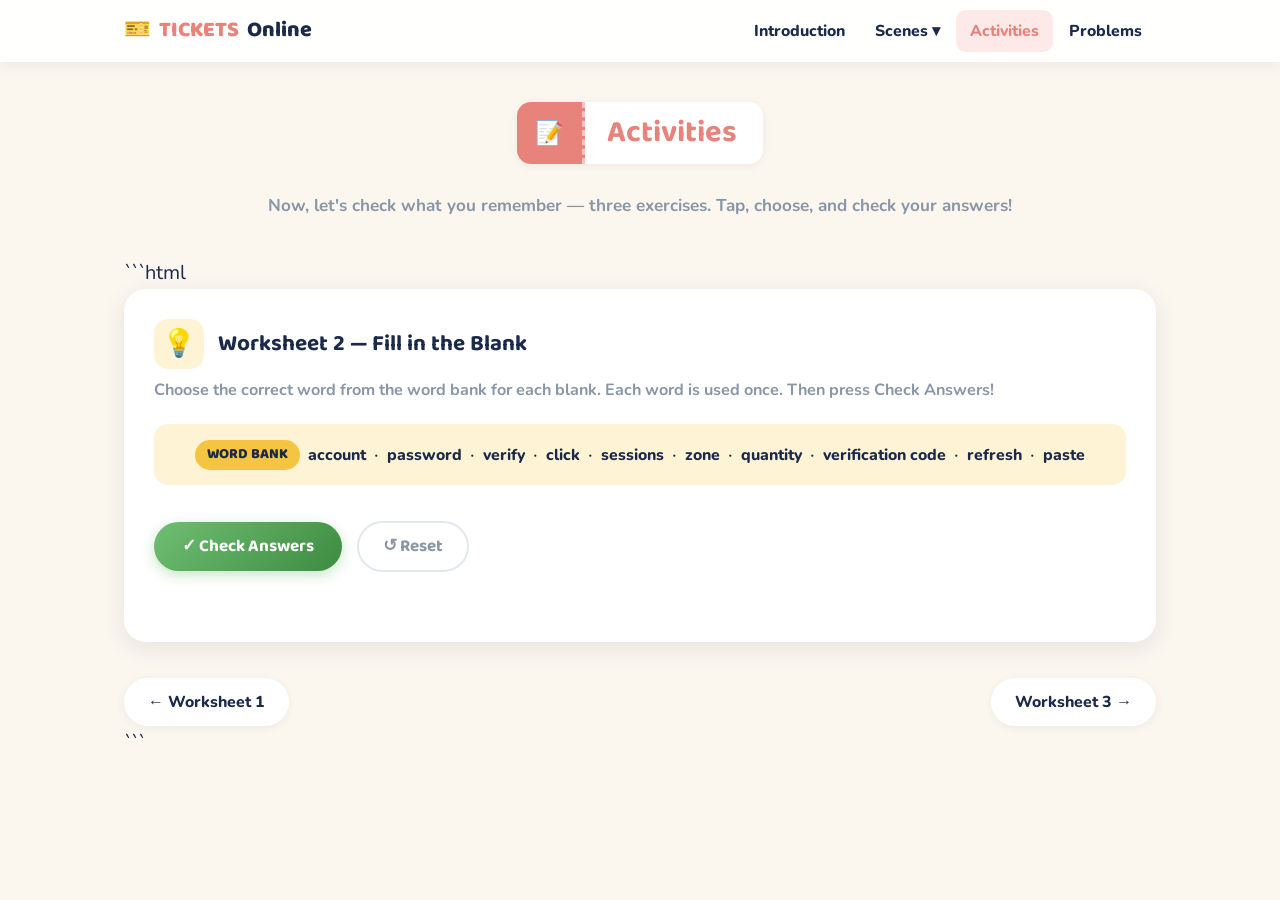
==== commit 1b808927: "Update activities 2.html" ====
--- a/activities 2.html
+++ b/activities 2.html
@@ -40,154 +40,51 @@
     <p class="section-sub" style="margin-top:0;">Now, let's check what you remember — three exercises. Tap, choose, and check your answers!</p>
   </section>
 
-  <!-- ============ WORKSHEET 1: MATCHING ============ -->
-  <div class="ws-card">
-    <div class="ws-head">
-      <div class="ws-icon" style="background:var(--blue-light)">🔗</div>
-      <h3>Worksheet 1 — Match the Word</h3>
-      <div class="ws-score" id="match-score">0 / 10 matched</div>
-    </div>
-    <p class="ws-instructions">Tap an English word, then tap its Chinese meaning. Correct pairs turn green! 🟢</p>
-
-    <div class="match-board">
-      <div>
-        <div class="match-col-head mch-en">ENGLISH WORD</div>
-        <div id="match-en"></div>
-      </div>
-      <div>
-        <div class="match-col-head mch-zh">中文 MEANING</div>
-        <div id="match-zh"></div>
-      </div>
-    </div>
-    <div class="ws-result" id="match-result"></div>
-    <button class="reset-btn" onclick="initMatch()">↺ Reset</button>
+ ```html
+<!-- ============ WORKSHEET 2: FILL IN THE BLANK ============ -->
+<div class="ws-card">
+  <div class="ws-head">
+    <div class="ws-icon" style="background:var(--yellow-light)">💡</div>
+    <h3>Worksheet 2 — Fill in the Blank</h3>
   </div>
 
-  <!-- ============ WORKSHEET 2: FILL IN THE BLANK ============ -->
-  <div class="ws-card">
-    <div class="ws-head">
-      <div class="ws-icon" style="background:var(--yellow-light)">💡</div>
-      <h3>Worksheet 2 — Fill in the Blank</h3>
-    </div>
-    <p class="ws-instructions">Choose the correct word from the word bank for each blank. Each word is used once. Then press <b>Check Answers</b>!</p>
+  <p class="ws-instructions">
+    Choose the correct word from the word bank for each blank.
+    Each word is used once. Then press <b>Check Answers</b>!
+  </p>
 
-    <div class="word-bank">
-      <span class="wb-label">WORD BANK</span>
-      <span class="wbw">account</span><span>·</span>
-      <span class="wbw">password</span><span>·</span>
-      <span class="wbw">verify</span><span>·</span>
-      <span class="wbw">click</span><span>·</span>
-      <span class="wbw">sessions</span><span>·</span>
-      <span class="wbw">zone</span><span>·</span>
-      <span class="wbw">quantity</span><span>·</span>
-      <span class="wbw">verification code</span><span>·</span>
-      <span class="wbw">refresh</span><span>·</span>
-      <span class="wbw">paste</span>
-    </div>
-
-    <div class="fitb-grid" id="fitb-grid"></div>
-
-    <button class="check-btn" onclick="checkFitb()">✓ Check Answers</button>
-    <button class="reset-btn" onclick="initFitb()">↺ Reset</button>
-    <div class="ws-result" id="fitb-result"></div>
+  <div class="word-bank">
+    <span class="wb-label">WORD BANK</span>
+    <span class="wbw">account</span><span>·</span>
+    <span class="wbw">password</span><span>·</span>
+    <span class="wbw">verify</span><span>·</span>
+    <span class="wbw">click</span><span>·</span>
+    <span class="wbw">sessions</span><span>·</span>
+    <span class="wbw">zone</span><span>·</span>
+    <span class="wbw">quantity</span><span>·</span>
+    <span class="wbw">verification code</span><span>·</span>
+    <span class="wbw">refresh</span><span>·</span>
+    <span class="wbw">paste</span>
   </div>
 
-  <!-- ============ WORKSHEET 3: ORDER THE STEPS ============ -->
-  <div class="ws-card">
-    <div class="ws-head">
-      <div class="ws-icon" style="background:var(--purple-light)">🔢</div>
-      <h3>Worksheet 3 — Put the Steps in Order</h3>
-    </div>
-    <p class="ws-instructions">Number the steps from <b>1</b> (first) to <b>8</b> (last) in the order Lily does them. 💡 <b>Hint:</b> remember the workflow — <span style="color:var(--coral-dark); font-weight:900;">PREPARE → BUY → PICK UP</span></p>
+  <div class="fitb-grid" id="fitb-grid"></div>
 
-    <div class="order-list" id="order-list"></div>
+  <button class="check-btn" onclick="checkFitb()">✓ Check Answers</button>
+  <button class="reset-btn" onclick="initFitb()">↺ Reset</button>
 
-    <button class="check-btn" onclick="checkOrder()">✓ Check Answers</button>
-    <button class="reset-btn" onclick="initOrder()">↺ Reset</button>
-    <div class="ws-result" id="order-result"></div>
-  </div>
-
-  <div class="page-nav">
-    <a href="scene3.html">← Scene 3</a>
-    <a href="problems.html">Problems →</a>
-  </div>
-
+  <div class="ws-result" id="fitb-result"></div>
 </div>
 
-<footer class="site-footer">
-  🎫 How to Buy Concert Tickets Online · Group 10 · EFL Teaching Video Project ⭐
-</footer>
+<div class="page-nav">
+  <a href="activities.html">← Worksheet 1</a>
+  <a href="activity3.html">Worksheet 3 →</a>
+</div>
+```
+
 
 <script>
-/* ============ WORKSHEET 1: MATCHING ============ */
-const matchPairs = [
-  ['Refresh','重新整理'], ['Account','帳號'], ['Submit','提交'],
-  ['Quantity','張數'], ['Verify','驗證'], ['Paste','貼上'],
-  ['Session','場次'], ['Receipt','收據'], ['Password','密碼'], ['Zone','區域']
-];
-let selEn = null, matchedCount = 0;
 
-function shuffle(a) { return a.map(v=>[Math.random(),v]).sort((x,y)=>x[0]-y[0]).map(v=>v[1]); }
-
-function initMatch() {
-  matchedCount = 0; selEn = null;
-  document.getElementById('match-score').textContent = '0 / 10 matched';
-  document.getElementById('match-result').textContent = '';
-  document.getElementById('match-result').className = 'ws-result';
-
-  const enCol = document.getElementById('match-en');
-  const zhCol = document.getElementById('match-zh');
-  enCol.innerHTML = ''; zhCol.innerHTML = '';
-
-  matchPairs.forEach((p,i) => {
-    const b = document.createElement('button');
-    b.className = 'match-btn'; b.dataset.pair = i;
-    b.innerHTML = '<span style="width:24px;height:24px;flex-shrink:0;background:var(--blue);color:#fff;border-radius:50%;display:inline-flex;align-items:center;justify-content:center;font-size:.72rem;font-weight:900;">' + (i+1) + '</span> ' + p[0];
-    b.onclick = () => selectEn(b);
-    enCol.appendChild(b);
-  });
-
-  const letters = 'ABCDEFGHIJ';
-  shuffle(matchPairs.map((p,i)=>({zh:p[1],pair:i}))).forEach((item,j) => {
-    const b = document.createElement('button');
-    b.className = 'match-btn'; b.dataset.pair = item.pair;
-    b.innerHTML = '<span style="width:24px;height:24px;flex-shrink:0;background:var(--coral);color:#fff;border-radius:50%;display:inline-flex;align-items:center;justify-content:center;font-size:.72rem;font-weight:900;">' + letters[j] + '</span> ' + item.zh;
-    b.onclick = () => selectZh(b);
-    zhCol.appendChild(b);
-  });
-}
-
-function selectEn(btn) {
-  if (btn.classList.contains('matched')) return;
-  document.querySelectorAll('#match-en .match-btn').forEach(b=>b.classList.remove('selected'));
-  btn.classList.add('selected');
-  selEn = btn;
-}
-
-function selectZh(btn) {
-  if (btn.classList.contains('matched') || !selEn) return;
-  if (btn.dataset.pair === selEn.dataset.pair) {
-    btn.classList.add('matched'); selEn.classList.add('matched');
-    selEn.classList.remove('selected');
-    btn.disabled = true; selEn.disabled = true;
-    selEn = null;
-    matchedCount++;
-    document.getElementById('match-score').textContent = matchedCount + ' / 10 matched';
-    if (matchedCount === 10) {
-      const r = document.getElementById('match-result');
-      r.textContent = '🎉 Perfect! You matched all 10 words!';
-      r.className = 'ws-result good';
-    }
-  } else {
-    btn.classList.add('wrong'); selEn.classList.add('wrong');
-    setTimeout(() => {
-      btn.classList.remove('wrong');
-      if (selEn) selEn.classList.remove('wrong');
-    }, 380);
-  }
-}
-
-/* ============ WORKSHEET 2: FILL IN THE BLANK ============ */
+```javascript
 const fitbData = [
   {pre:'Before the sale, I must register an ', post:' on the website.', ans:'account', icon:'💻'},
   {pre:'My ', post:' is secret. I will never share it with my friends.', ans:'password', icon:'🔒'},
@@ -200,34 +97,67 @@
   {pre:'The page is loading slowly, but I must NOT ', post:' — I will lose my place in line!', ans:'refresh', icon:'🔄'},
   {pre:'I will ', post:' my credit card number from my notes — typing is too slow.', ans:'paste', icon:'📋'}
 ];
-const fitbOptions = ['account','password','verify','click','sessions','zone','quantity','verification code','refresh','paste'];
+
+const fitbOptions = [
+  'account',
+  'password',
+  'verify',
+  'click',
+  'sessions',
+  'zone',
+  'quantity',
+  'verification code',
+  'refresh',
+  'paste'
+];
 
 function initFitb() {
   const g = document.getElementById('fitb-grid');
   g.innerHTML = '';
+
   document.getElementById('fitb-result').textContent = '';
   document.getElementById('fitb-result').className = 'ws-result';
+
   fitbData.forEach((d,i) => {
     const div = document.createElement('div');
     div.className = 'fitb-item';
+
     let sel = '<select class="fitb-select" id="fitb-' + i + '"><option value="">— choose —</option>';
-    fitbOptions.forEach(o => sel += '<option value="' + o + '">' + o + '</option>');
+
+    fitbOptions.forEach(o => {
+      sel += '<option value="' + o + '">' + o + '</option>';
+    });
+
     sel += '</select>';
-    div.innerHTML = '<span class="num">' + (i+1) + '</span><span>' + d.icon + ' ' + d.pre + sel + d.post + '</span>';
+
+    div.innerHTML =
+      '<span class="num">' + (i+1) + '</span><span>' +
+      d.icon + ' ' + d.pre + sel + d.post +
+      '</span>';
+
     g.appendChild(div);
   });
 }
 
 function checkFitb() {
   let correct = 0;
+
   fitbData.forEach((d,i) => {
     const sel = document.getElementById('fitb-' + i);
     const item = sel.closest('.fitb-item');
+
     item.classList.remove('correct','incorrect');
-    if (sel.value === d.ans) { item.classList.add('correct'); correct++; }
-    else { item.classList.add('incorrect'); }
+
+    if (sel.value === d.ans) {
+      item.classList.add('correct');
+      correct++;
+    } else {
+      item.classList.add('incorrect');
+    }
   });
+
   const r = document.getElementById('fitb-result');
+
   if (correct === 10) {
     r.textContent = '🎉 Perfect score! 10 / 10 — you are ready for sale day!';
     r.className = 'ws-result good';
@@ -237,54 +167,9 @@
   }
 }
 
-/* ============ WORKSHEET 3: ORDER ============ */
-const orderData = [
-  {text:'Lily registers an <span class="order-vocab">ACCOUNT</span> 24 hours before the sale.', ans:1, icon:'💻'},
-  {text:'Lily uses her phone number to <span class="order-vocab">VERIFY</span> her account.', ans:2, icon:'📱'},
-  {text:'Lily picks the <span class="order-vocab">SESSION</span>: Saturday night, December 14th.', ans:4, icon:'📅'},
-  {text:'At 12:00 noon exactly, Lily <span class="order-vocab">CLICKS</span> the Buy button.', ans:3, icon:'🖱️'},
-  {text:'Lily <span class="order-vocab">PASTES</span> her credit card number from her phone.', ans:7, icon:'💳'},
-  {text:'Lily types the messy letters — the <span class="order-vocab">VERIFICATION CODE</span>.', ans:5, icon:'🔡'},
-  {text:'Lily clicks <span class="order-vocab">SUBMIT</span> to send her form to the website.', ans:6, icon:'📤'},
-  {text:'At FamilyMart, Lily picks up her physical ticket and gets a <span class="order-vocab">RECEIPT</span>.', ans:8, icon:'🧾'}
-];
+initFitb();
+```
 
-function initOrder() {
-  const l = document.getElementById('order-list');
-  l.innerHTML = '';
-  document.getElementById('order-result').textContent = '';
-  document.getElementById('order-result').className = 'ws-result';
-  orderData.forEach((d,i) => {
-    const div = document.createElement('div');
-    div.className = 'order-item';
-    let sel = '<select class="order-select" id="order-' + i + '"><option value="">?</option>';
-    for (let n=1; n<=8; n++) sel += '<option value="' + n + '">' + n + '</option>';
-    sel += '</select>';
-    div.innerHTML = sel + '<span class="oi">' + d.icon + '</span><span>' + d.text + '</span>';
-    l.appendChild(div);
-  });
-}
-
-function checkOrder() {
-  let correct = 0;
-  orderData.forEach((d,i) => {
-    const sel = document.getElementById('order-' + i);
-    const item = sel.closest('.order-item');
-    item.classList.remove('correct','incorrect');
-    if (parseInt(sel.value) === d.ans) { item.classList.add('correct'); correct++; }
-    else { item.classList.add('incorrect'); }
-  });
-  const r = document.getElementById('order-result');
-  if (correct === 8) {
-    r.textContent = '🎉 Perfect! You know the whole journey: PREPARE → BUY → PICK UP!';
-    r.className = 'ws-result good';
-  } else {
-    r.textContent = '📊 ' + correct + ' / 8 in the right place. Check the red steps and remember the workflow!';
-    r.className = 'ws-result bad';
-  }
-}
-
-initMatch(); initFitb(); initOrder();
 </script>
 
 </body>
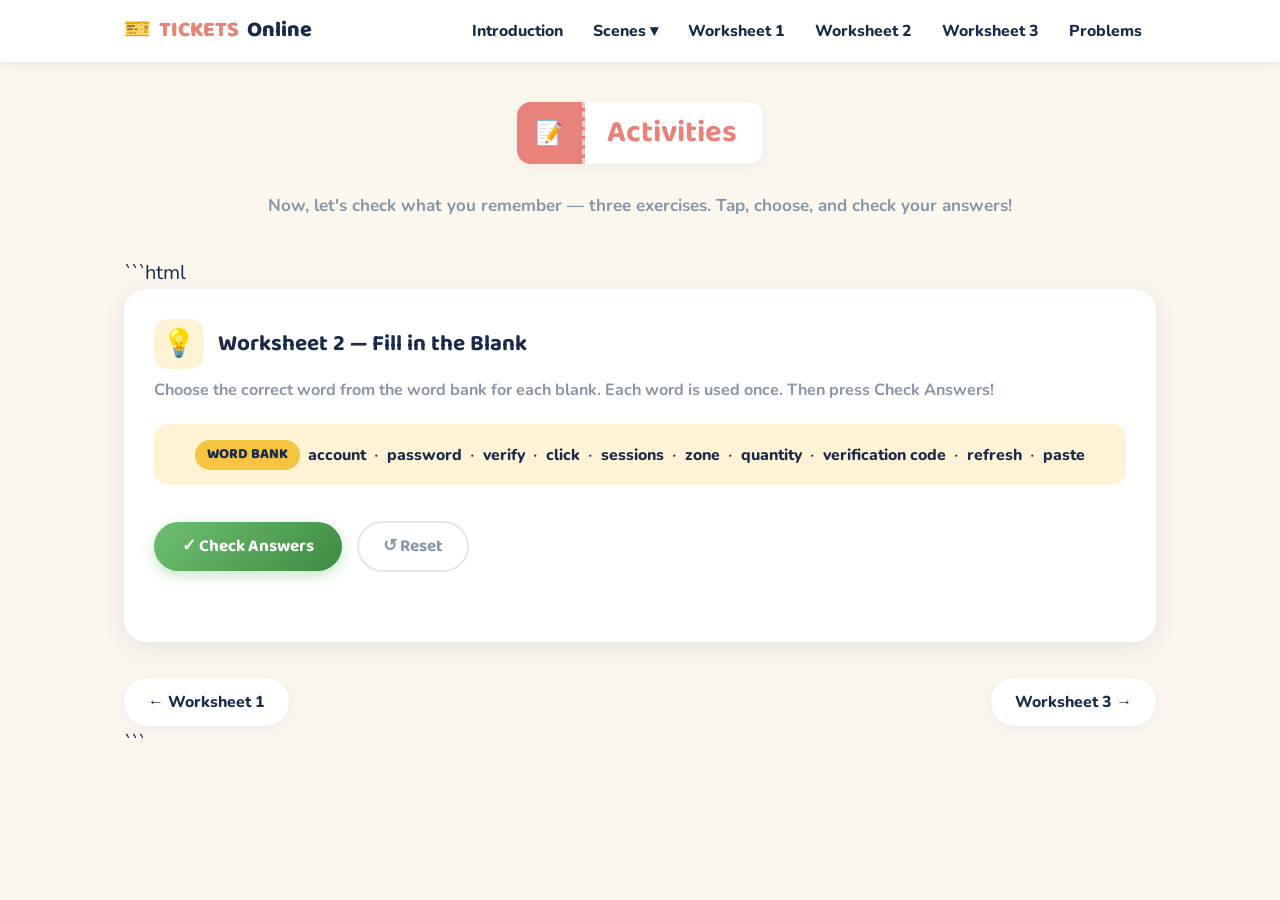
==== commit 204414d7: "Update activities 2.html" ====
--- a/activities 2.html
+++ b/activities 2.html
@@ -22,7 +22,9 @@
           <a href="scene3.html">Scene 3 — Pick Up</a>
         </div>
       </li>
-      <li><a href="activities.html" class="active">Activities</a></li>
+<a href="activities.html">Worksheet 1</a>
+<a href="activity2.html">Worksheet 2</a>
+<a href="activity3.html">Worksheet 3</a>
       <li><a href="problems.html">Problems</a></li>
     </ul>
   </div>
